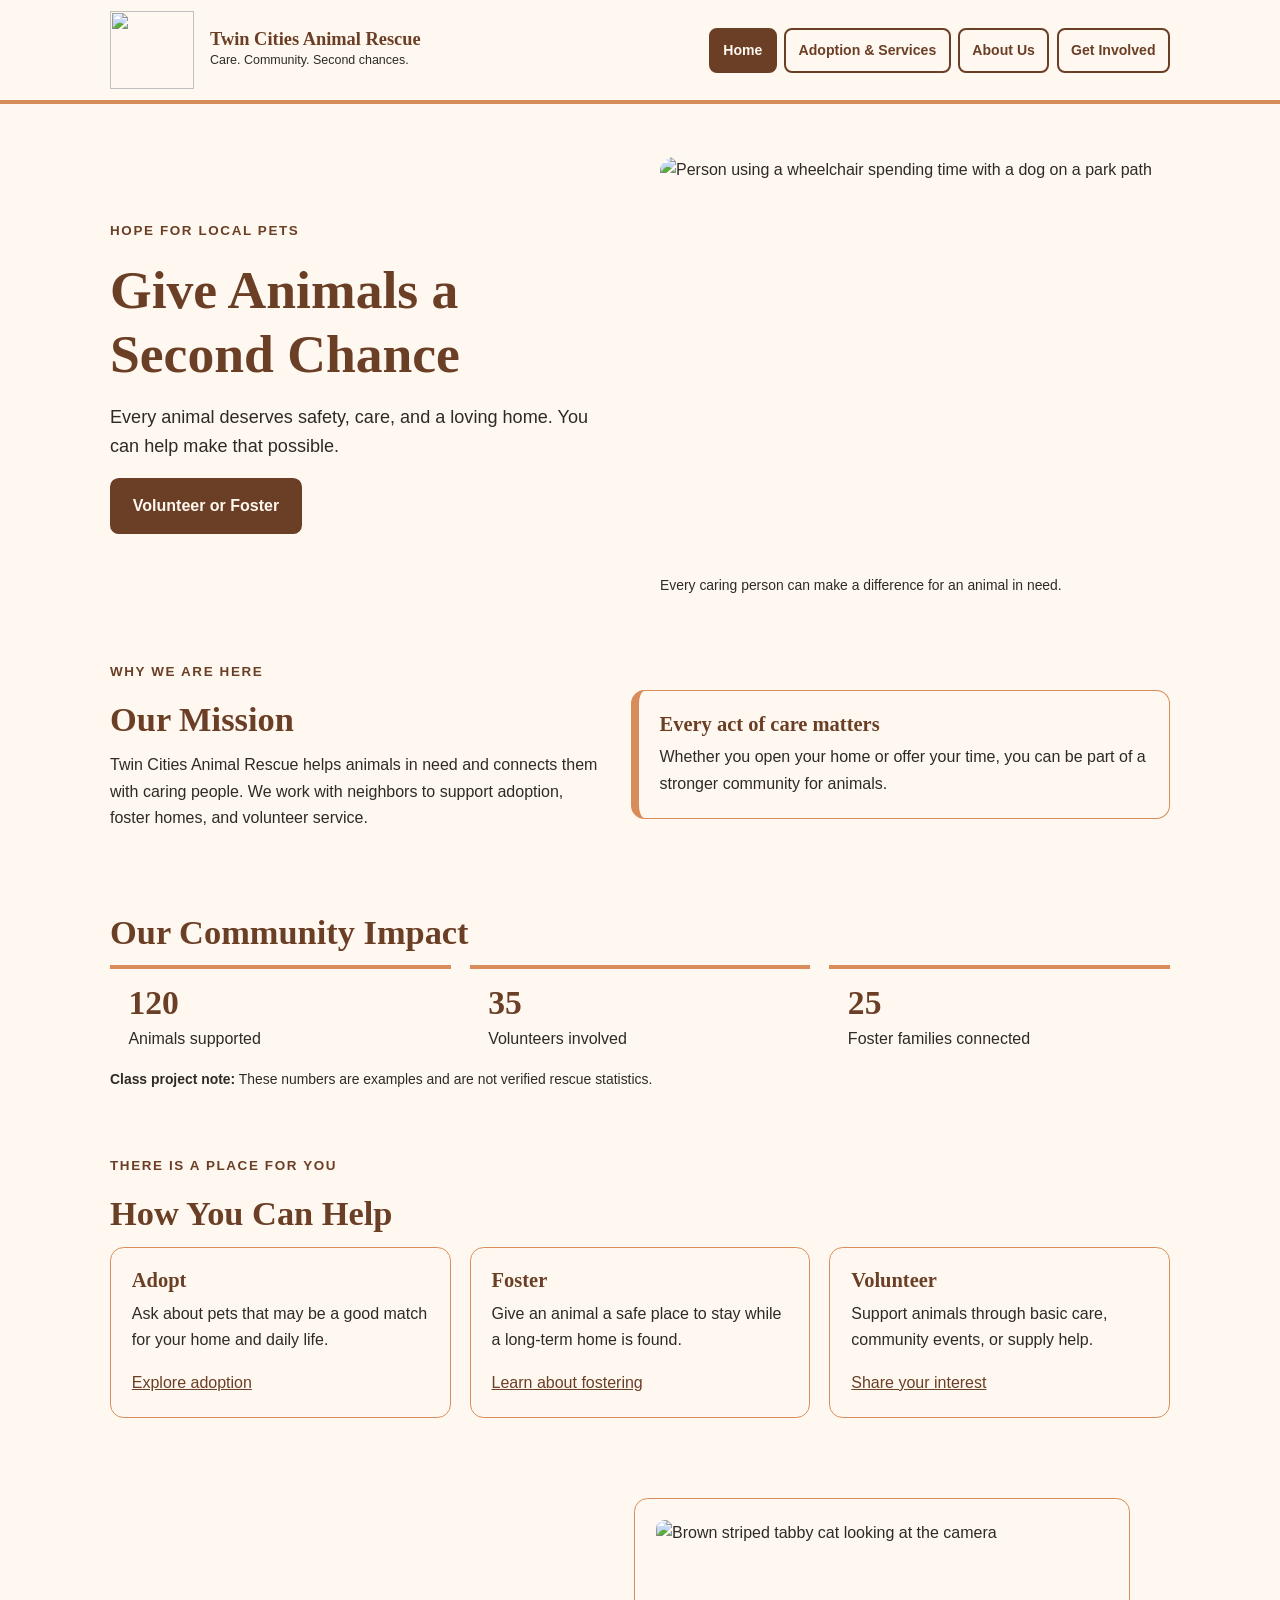
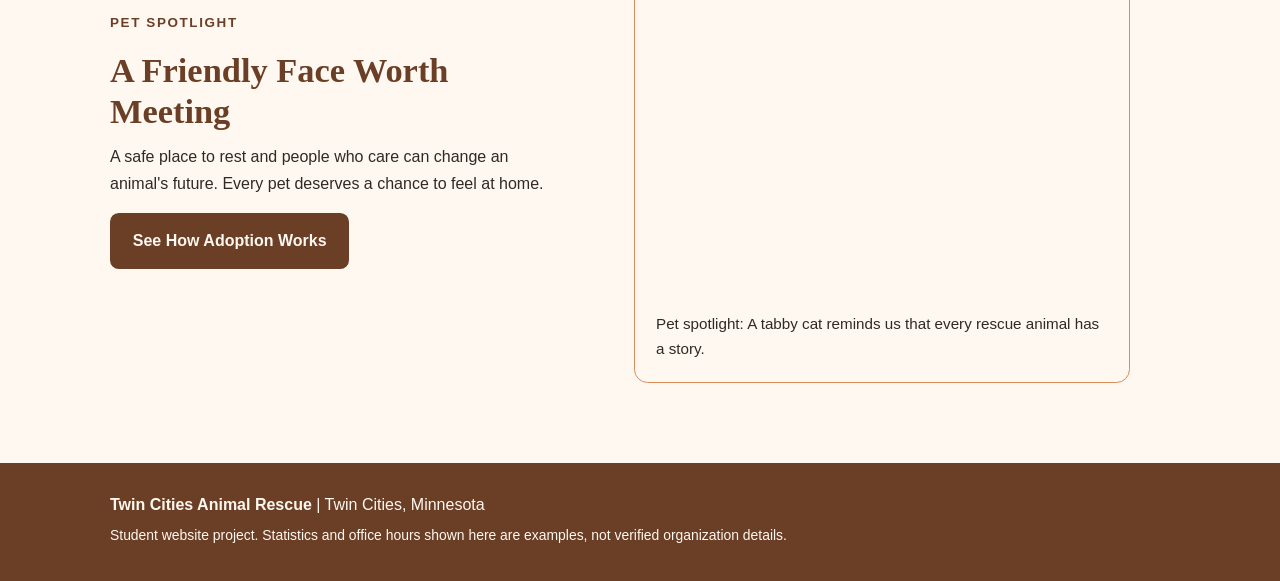
==== index.html @ 8808a6c3 "Add files via upload" ====
<!DOCTYPE html>
<html lang="en">
<head>
  <meta charset="UTF-8">
  <meta name="viewport" content="width=device-width, initial-scale=1.0">
  <meta name="description" content="Learn how to support animal adoption, foster care, and volunteer work with Twin Cities Animal Rescue.">
  <title>Home | Twin Cities Animal Rescue</title>
  <link rel="stylesheet" href="styles.css">
</head>
<body>
  <a class="skip-link" href="#main-content">Skip to main content</a>
  <header class="site-header">
    <div class="header-inner">
      <a class="brand" href="index.html" aria-label="Twin Cities Animal Rescue home">
        <img src="assets/rescue-logo.png" alt="" width="76" height="70">
        <span><span class="brand-name">Twin Cities Animal Rescue</span>
          <span class="brand-tag">Care. Community. Second chances.</span></span>
      </a>
      <nav class="site-nav" aria-label="Main navigation">
        <ul>
          <li><a href="index.html" aria-current="page">Home</a></li>
          <li><a href="services.html">Adoption & Services</a></li>
          <li><a href="about.html">About Us</a></li>
          <li><a href="contact.html">Get Involved</a></li>
        </ul>
      </nav>
    </div>
  </header>
  <main id="main-content" class="page-wrap">
<section class="hero" aria-labelledby="home-heading">
      <div class="hero-copy">
        <p class="eyebrow">Hope for local pets</p>
        <h1 id="home-heading">Give Animals a Second Chance</h1>
        <p class="lead">Every animal deserves safety, care, and a loving home. You can help make that possible.</p>
        <a class="button" href="contact.html">Volunteer or Foster</a>
      </div>
      <figure class="hero-media">
        <picture>
          <source media="(min-width: 760px)" srcset="assets/rescue-feature-large.png">
          <img src="assets/rescue-feature-small.png"
            alt="Person using a wheelchair spending time with a dog on a park path" width="800" height="800">
        </picture>
        <figcaption class="photo-credit">Every caring person can make a difference for an animal in need.</figcaption>
      </figure>
    </section>
    <section class="section split" aria-labelledby="mission-heading">
      <div>
        <p class="eyebrow">Why we are here</p>
        <h2 id="mission-heading">Our Mission</h2>
        <p>Twin Cities Animal Rescue helps animals in need and connects them with caring people. We work with neighbors to support adoption, foster homes, and volunteer service.</p>
      </div>
      <div class="callout">
        <h3>Every act of care matters</h3>
        <p>Whether you open your home or offer your time, you can be part of a stronger community for animals.</p>
      </div>
    </section>
    <section class="section" aria-labelledby="impact-heading">
      <h2 id="impact-heading">Our Community Impact</h2>
      <div class="impact-list">
        <div class="impact-item"><p class="impact-number">120</p><p class="impact-caption">Animals supported</p></div>
        <div class="impact-item"><p class="impact-number">35</p><p class="impact-caption">Volunteers involved</p></div>
        <div class="impact-item"><p class="impact-number">25</p><p class="impact-caption">Foster families connected</p></div>
      </div>
      <p class="note"><strong>Class project note:</strong> These numbers are examples and are not verified rescue statistics.</p>
    </section>
    <section class="section" aria-labelledby="help-heading">
      <p class="eyebrow">There is a place for you</p>
      <h2 id="help-heading">How You Can Help</h2>
      <div class="cards">
        <article class="card"><h3>Adopt</h3><p>Ask about pets that may be a good match for your home and daily life.</p><a href="services.html">Explore adoption</a></article>
        <article class="card"><h3>Foster</h3><p>Give an animal a safe place to stay while a long-term home is found.</p><a href="services.html">Learn about fostering</a></article>
        <article class="card"><h3>Volunteer</h3><p>Support animals through basic care, community events, or supply help.</p><a href="contact.html">Share your interest</a></article>
      </div>
    </section>
    <section class="section split" aria-labelledby="spotlight-heading">
      <div>
        <p class="eyebrow">Pet spotlight</p>
        <h2 id="spotlight-heading">A Friendly Face Worth Meeting</h2>
        <p>A safe place to rest and people who care can change an animal's future. Every pet deserves a chance to feel at home.</p>
        <a class="button" href="services.html">See How Adoption Works</a>
      </div>
      <figure class="spotlight-card">
        <img src="assets/rescue-pet-spotlight.png" alt="Brown striped tabby cat looking at the camera" width="800" height="800" loading="lazy">
        <figcaption>Pet spotlight: A tabby cat reminds us that every rescue animal has a story.</figcaption>
      </figure>
    </section>
  </main>
  <footer class="site-footer">
    <div class="site-footer-inner">
      <p><strong>Twin Cities Animal Rescue</strong> | Twin Cities, Minnesota</p>
      <p class="note">Student website project. Statistics and office hours shown here are examples, not verified organization details.</p>
    </div>
  </footer>
</body>
</html>
---- styles.css ----
/* Twin Cities Animal Rescue | Touchstone 3
   Four main colors: cream, brown, peach, and charcoal.
   Font families: Georgia for headings, Arial for body text.
   Mobile-first layout; Flexbox and a wider-screen media query.
*/
:root {
  --cream: #FFF8F0;
  --brown: #6B3E26;
  --peach: #D88C5A;
  --charcoal: #2F2A26;
}
* { box-sizing: border-box; }
html { scroll-behavior: smooth; }
body {
  margin: 0;
  background: var(--cream);
  color: var(--charcoal);
  font: 1rem/1.65 Arial, sans-serif;
}
img, video { max-width: 100%; height: auto; display: block; }
a { color: var(--brown); }
a:hover { text-decoration-thickness: 2px; }
a:focus-visible, button:focus-visible, input:focus-visible,
select:focus-visible, textarea:focus-visible {
  outline: 3px solid var(--brown);
  outline-offset: 3px;
}
h1, h2, h3 { font-family: Georgia, serif; line-height: 1.2; color: var(--brown); }
h1 { font-size: clamp(2.1rem, 7vw, 3.35rem); margin: 0 0 1rem; }
h2 { font-size: clamp(1.55rem, 4vw, 2.15rem); margin: 0 0 .75rem; }
h3 { font-size: 1.28rem; margin: 0 0 .5rem; }
p { margin: 0 0 1rem; }
ul, ol { padding-left: 1.4rem; }
li + li { margin-top: .38rem; }
.skip-link {
  position: absolute;
  top: -6rem;
  left: 1rem;
  background: var(--peach);
  color: var(--charcoal);
  padding: .5rem 1rem;
  z-index: 10;
}
.skip-link:focus { top: .75rem; }
.site-header { background: var(--cream); border-bottom: 4px solid var(--peach); }
.header-inner, .site-footer-inner, .page-wrap { max-width: 1100px; margin: 0 auto; }
.header-inner { padding: 1rem 1.25rem; display: flex; flex-direction: column; gap: .9rem; }
.brand { display: flex; align-items: center; gap: 1rem; text-decoration: none; }
.brand img { width: 76px; height: 70px; object-fit: contain; }
.brand-name { font: bold 1.15rem/1.15 Georgia, serif; color: var(--brown); display: block; }
.brand-tag { font-size: .78rem; color: var(--charcoal); display: block; }
.site-nav ul { list-style: none; padding: 0; margin: 0; display: flex; flex-wrap: wrap; gap: .45rem; }
.site-nav li { margin: 0; flex: 1 1 calc(50% - .45rem); }
.site-nav a {
  display: block;
  padding: .55rem .7rem;
  text-align: center;
  text-decoration: none;
  border: 2px solid var(--brown);
  border-radius: .5rem;
  color: var(--brown);
  font-size: .9rem;
  font-weight: bold;
}
.site-nav a[aria-current="page"] { background: var(--brown); color: var(--cream); }
.site-nav a:hover { background: var(--peach); color: var(--charcoal); }
.page-wrap { padding: 2rem 1.25rem 4rem; }
.section { margin-top: 3rem; }
.section-intro { max-width: 68ch; }
.eyebrow { color: var(--brown); font-size: .84rem; font-weight: bold; letter-spacing: .12em; text-transform: uppercase; }
.lead { font-size: 1.13rem; max-width: 62ch; }
.hero {
  display: flex;
  flex-direction: column;
  align-items: stretch;
  gap: 1.5rem;
}
.hero-copy { padding: 1rem 0 0; }
.hero-media { margin: 0; }
.hero-media picture img { width: 100%; border-radius: .9rem; aspect-ratio: 4 / 3; object-fit: cover; }
.photo-credit { font-size: .87rem; margin-top: .55rem; }
.button {
  display: inline-block;
  padding: .8rem 1.3rem;
  border-radius: .55rem;
  background: var(--brown);
  color: var(--cream);
  font-weight: bold;
  text-decoration: none;
  border: 2px solid var(--brown);
}
.button:hover { background: var(--peach); color: var(--charcoal); }
.card, .callout, .form-card, .spotlight-card {
  border: 1px solid var(--peach);
  border-radius: .85rem;
  padding: 1.3rem;
  background: var(--cream);
}
.callout { border-left: .5rem solid var(--peach); }
.cards, .split, .impact-list, .value-list, .contact-layout, .form-grid {
  display: flex;
  flex-direction: column;
  gap: 1rem;
}
.cards > *, .split > *, .impact-list > *, .value-list > *, .contact-layout > * { min-width: 0; }
.card p:last-child, .callout p:last-child, .form-card p:last-child { margin-bottom: 0; }
.impact-item { flex: 1; padding: 1rem 1.15rem; border-top: 4px solid var(--peach); }
.impact-number { font: bold 2.1rem/1.1 Georgia, serif; color: var(--brown); margin: 0 0 .25rem; }
.impact-caption { margin: 0; }
.note { font-size: .87rem; }
.media-card { margin: 0; }
.media-card img { width: 100%; object-fit: cover; border-radius: .8rem; }
.spotlight-card img { width: 100%; max-height: 380px; object-fit: cover; border-radius: .55rem; }
.spotlight-card figcaption { margin-top: .7rem; font-size: .95rem; }
.bullet-clean { list-style: none; padding-left: 0; }
.bullet-clean li { padding: .55rem 0; border-bottom: 1px solid var(--peach); }
.list-spaced li { margin-bottom: .6rem; }
.video-frame video { width: 100%; border-radius: .8rem; }
.form-card { padding: 1.35rem; }
form { margin-top: 1.25rem; }
fieldset { margin: 0 0 1.3rem; padding: 1rem; border: 1px solid var(--brown); border-radius: .65rem; }
legend { font-family: Georgia, serif; color: var(--brown); font-weight: bold; padding: 0 .35rem; }
.form-field { flex: 1; min-width: 0; margin-bottom: 1rem; }
label, .field-label { display: block; font-weight: bold; margin-bottom: .3rem; }
input[type="text"], input[type="email"], select, textarea {
  width: 100%;
  padding: .72rem;
  border: 1px solid var(--brown);
  border-radius: .35rem;
  background: var(--cream);
  color: var(--charcoal);
  font: inherit;
}
textarea { resize: vertical; }
.radio-stack { display: flex; flex-wrap: wrap; gap: .55rem 1.2rem; margin: .4rem 0 1.2rem; }
.radio-stack label { display: inline-flex; gap: .45rem; align-items: center; font-weight: normal; }
input[type="radio"] { accent-color: var(--brown); }
button[type="submit"] {
  background: var(--brown);
  color: var(--cream);
  font: bold 1rem Arial, sans-serif;
  padding: .8rem 1.35rem;
  border: 2px solid var(--brown);
  border-radius: .55rem;
  cursor: pointer;
}
button[type="submit"]:hover { background: var(--peach); color: var(--charcoal); }
.site-footer { background: var(--brown); color: var(--cream); }
.site-footer-inner { padding: 1.8rem 1.25rem; }
.site-footer p { margin: 0 0 .35rem; }
.site-footer a { color: var(--cream); }
@media (min-width: 760px) {
  .header-inner { flex-direction: row; justify-content: space-between; align-items: center; gap: 1.5rem; }
  .site-nav ul { flex-wrap: nowrap; }
  .site-nav li { flex: 0 0 auto; }
  .site-nav a { font-size: .88rem; padding: .55rem .78rem; }
  .page-wrap { padding-top: 3.3rem; }
  .hero { flex-direction: row; align-items: center; gap: 2.5rem; }
  .hero-copy, .hero-media { flex: 1 1 0; }
  .hero-copy { padding: 0; }
  .cards, .impact-list, .value-list { flex-direction: row; gap: 1.2rem; }
  .cards > *, .value-list > * { flex: 1 1 0; }
  .split { flex-direction: row; align-items: center; gap: 2rem; }
  .split > * { flex: 1 1 0; }
  .contact-layout { flex-direction: row; align-items: flex-start; gap: 2rem; }
  .contact-layout > :first-child { flex: 0 1 32%; }
  .contact-layout > :last-child { flex: 1 1 68%; }
  .form-grid { flex-direction: row; }
  .section { margin-top: 4rem; }
}
@media (min-width: 980px) {
  .header-inner { padding-top: .7rem; padding-bottom: .7rem; }
  .brand img { width: 84px; height: 78px; }
  .hero-media picture img { aspect-ratio: 5 / 4; }
  .form-card { padding: 2rem; }
}
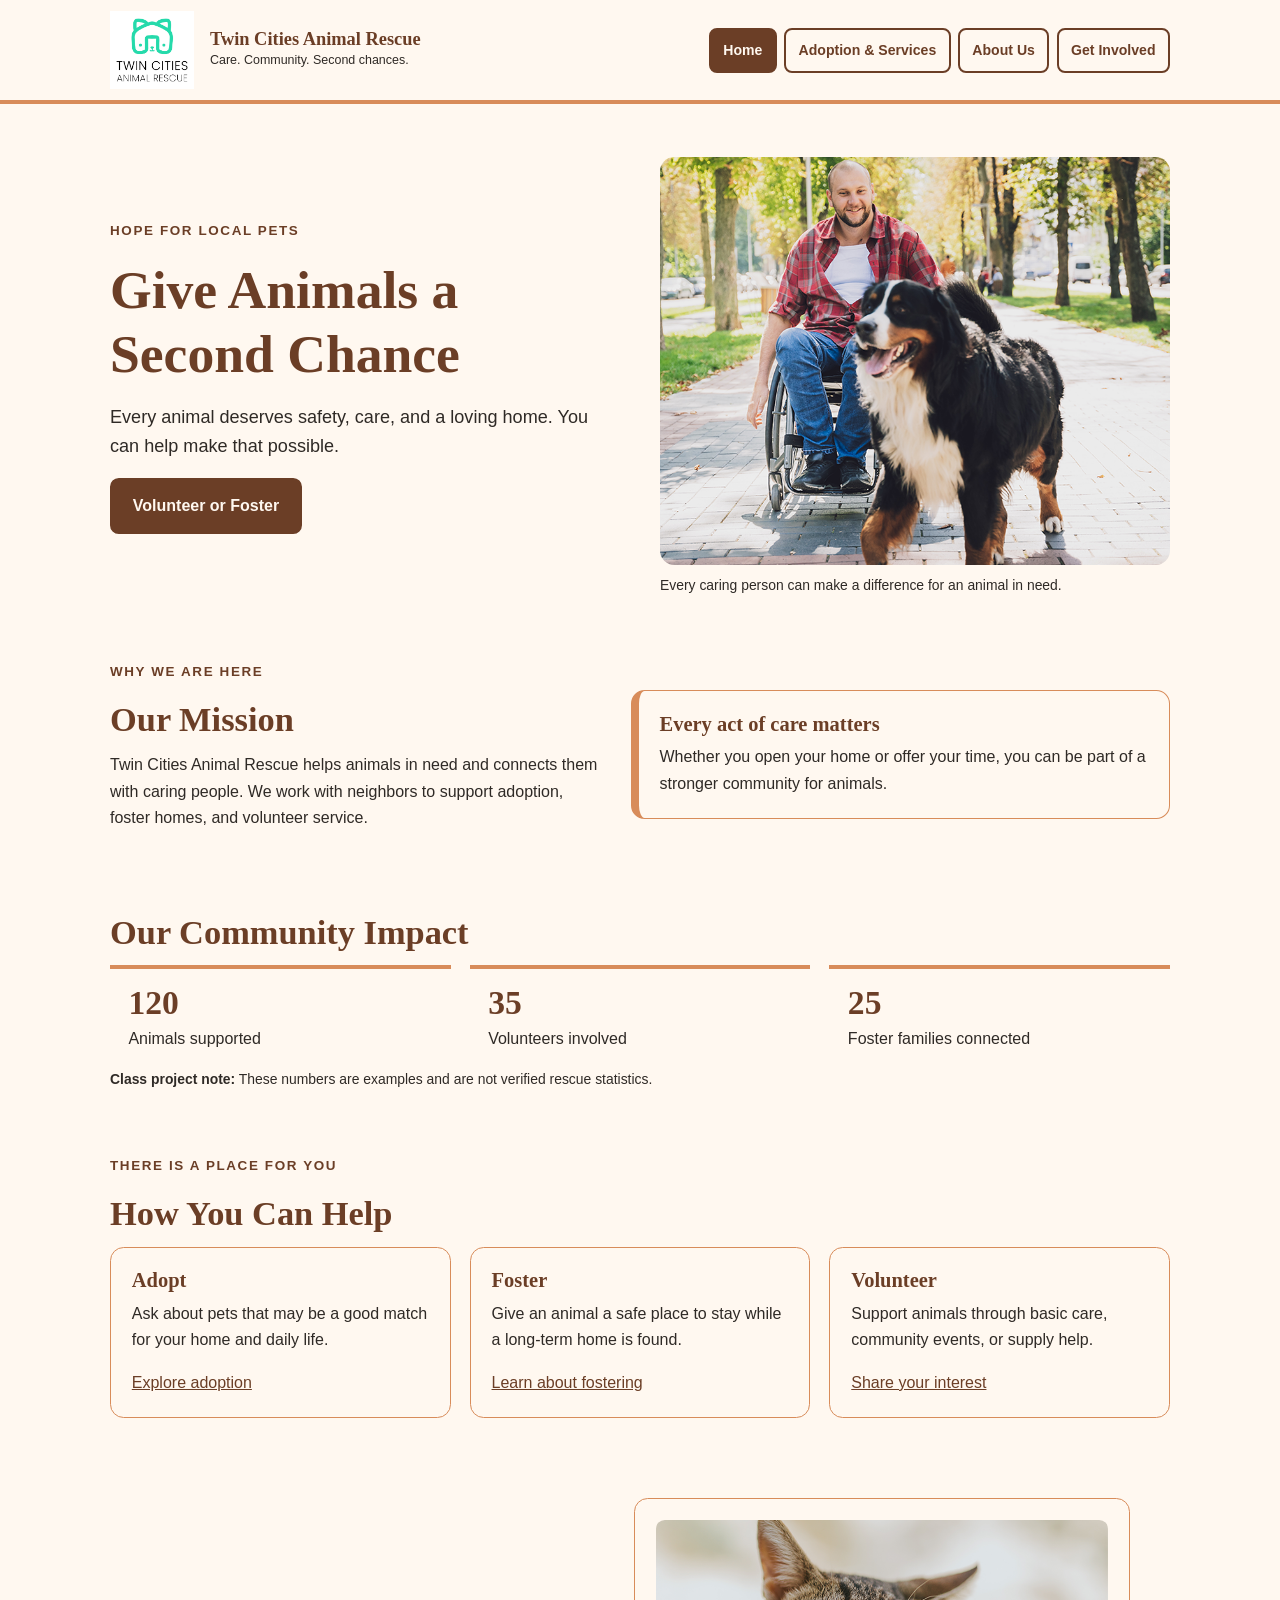
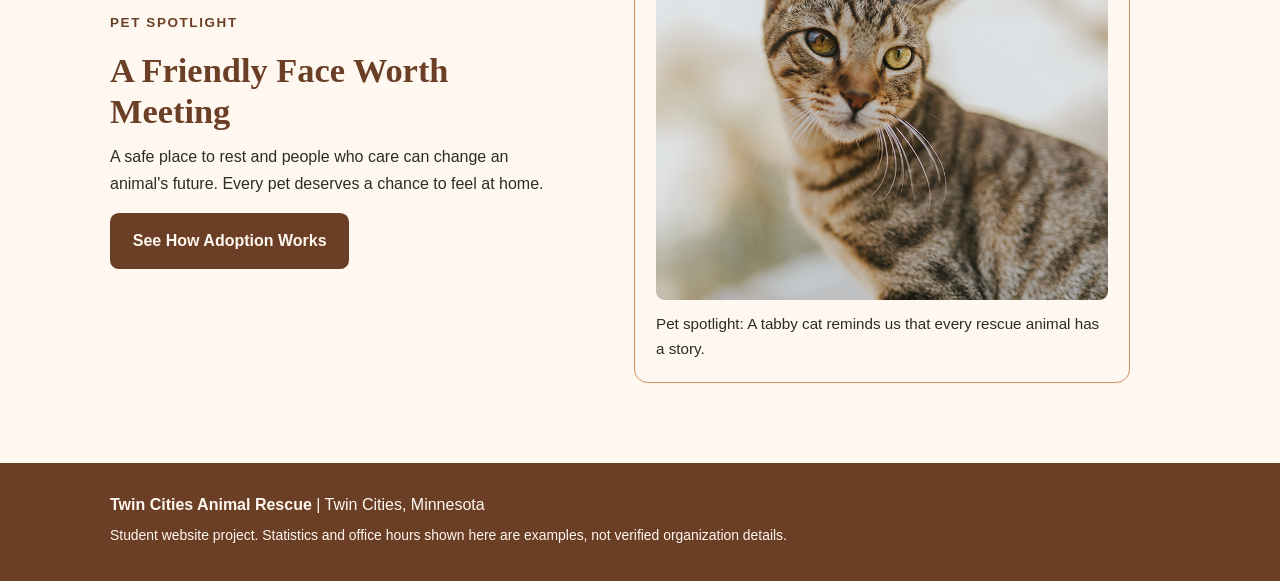
==== commit 5cbdd2c8: "Add files via upload" ====
--- a/index.html
+++ b/index.html
@@ -6,6 +6,7 @@
   <meta name="description" content="Learn how to support animal adoption, foster care, and volunteer work with Twin Cities Animal Rescue.">
   <title>Home | Twin Cities Animal Rescue</title>
   <link rel="stylesheet" href="styles.css">
+  <script src="script.js" defer></script>
 </head>
 <body>
   <a class="skip-link" href="#main-content">Skip to main content</a>
--- a/styles.css
+++ b/styles.css
@@ -174,3 +174,34 @@
   .hero-media picture img { aspect-ratio: 5 / 4; }
   .form-card { padding: 2rem; }
 }
+
+/* Touchstone 4: Interactive volunteer role matching and field validation.
+   The color palette and font choices remain the same as Touchstone 3. */
+.match-section { border-top: 4px solid var(--peach); padding-top: 2rem; }
+.match-controls { display: flex; flex-direction: column; gap: .8rem; align-items: stretch; }
+.match-controls .form-field { margin: 0; }
+.action-button { cursor: pointer; font: bold 1rem Arial, sans-serif; }
+.match-feedback { margin: 1rem 0; font-weight: bold; }
+.match-results { display: flex; flex-direction: column; gap: 1rem; margin-bottom: 1.5rem; }
+.match-card { border: 2px solid var(--peach); border-radius: .8rem; padding: 1.15rem; background: var(--cream); flex: 1; }
+.match-card h3 { margin-bottom: .45rem; }
+.match-card p { margin: 0 0 .8rem; }
+.match-card .role-times { font-weight: bold; }
+.match-card button { background: var(--brown); color: var(--cream); padding: .65rem 1rem; border: 2px solid var(--brown); border-radius: .5rem; cursor: pointer; font: bold .94rem Arial, sans-serif; }
+.match-card button:hover { background: var(--peach); color: var(--charcoal); }
+.match-card.is-saved { border: 3px solid var(--brown); }
+.saved-role-box, .saved-form-choice { border-left: .5rem solid var(--peach); background: var(--cream); padding: .95rem 1.15rem; margin: 1rem 0; }
+.saved-role-box h3 { margin-bottom: .35rem; }
+.saved-role-box p, .saved-form-choice p { margin-bottom: .3rem; }
+.field-error { display: block; min-height: 0; margin-top: .3rem; font-size: .88rem; font-weight: bold; color: #7A271A; }
+.field-error:not(:empty) { padding: .2rem .4rem; border-left: 3px solid #7A271A; }
+input[aria-invalid="true"], select[aria-invalid="true"], textarea[aria-invalid="true"] { border: 3px solid #7A271A; }
+#form-status:not(:empty) { margin-top: 1rem; padding: .85rem; border: 2px solid var(--brown); border-radius: .5rem; font-weight: bold; }
+#form-status.is-error { border-color: #7A271A; }
+[hidden] { display: none !important; }
+@media (min-width: 760px) {
+  .match-controls { flex-direction: row; align-items: flex-end; }
+  .match-controls .form-field { flex: 1; }
+  .match-results { flex-direction: row; flex-wrap: wrap; }
+  .match-results > * { flex: 1 1 220px; }
+}
